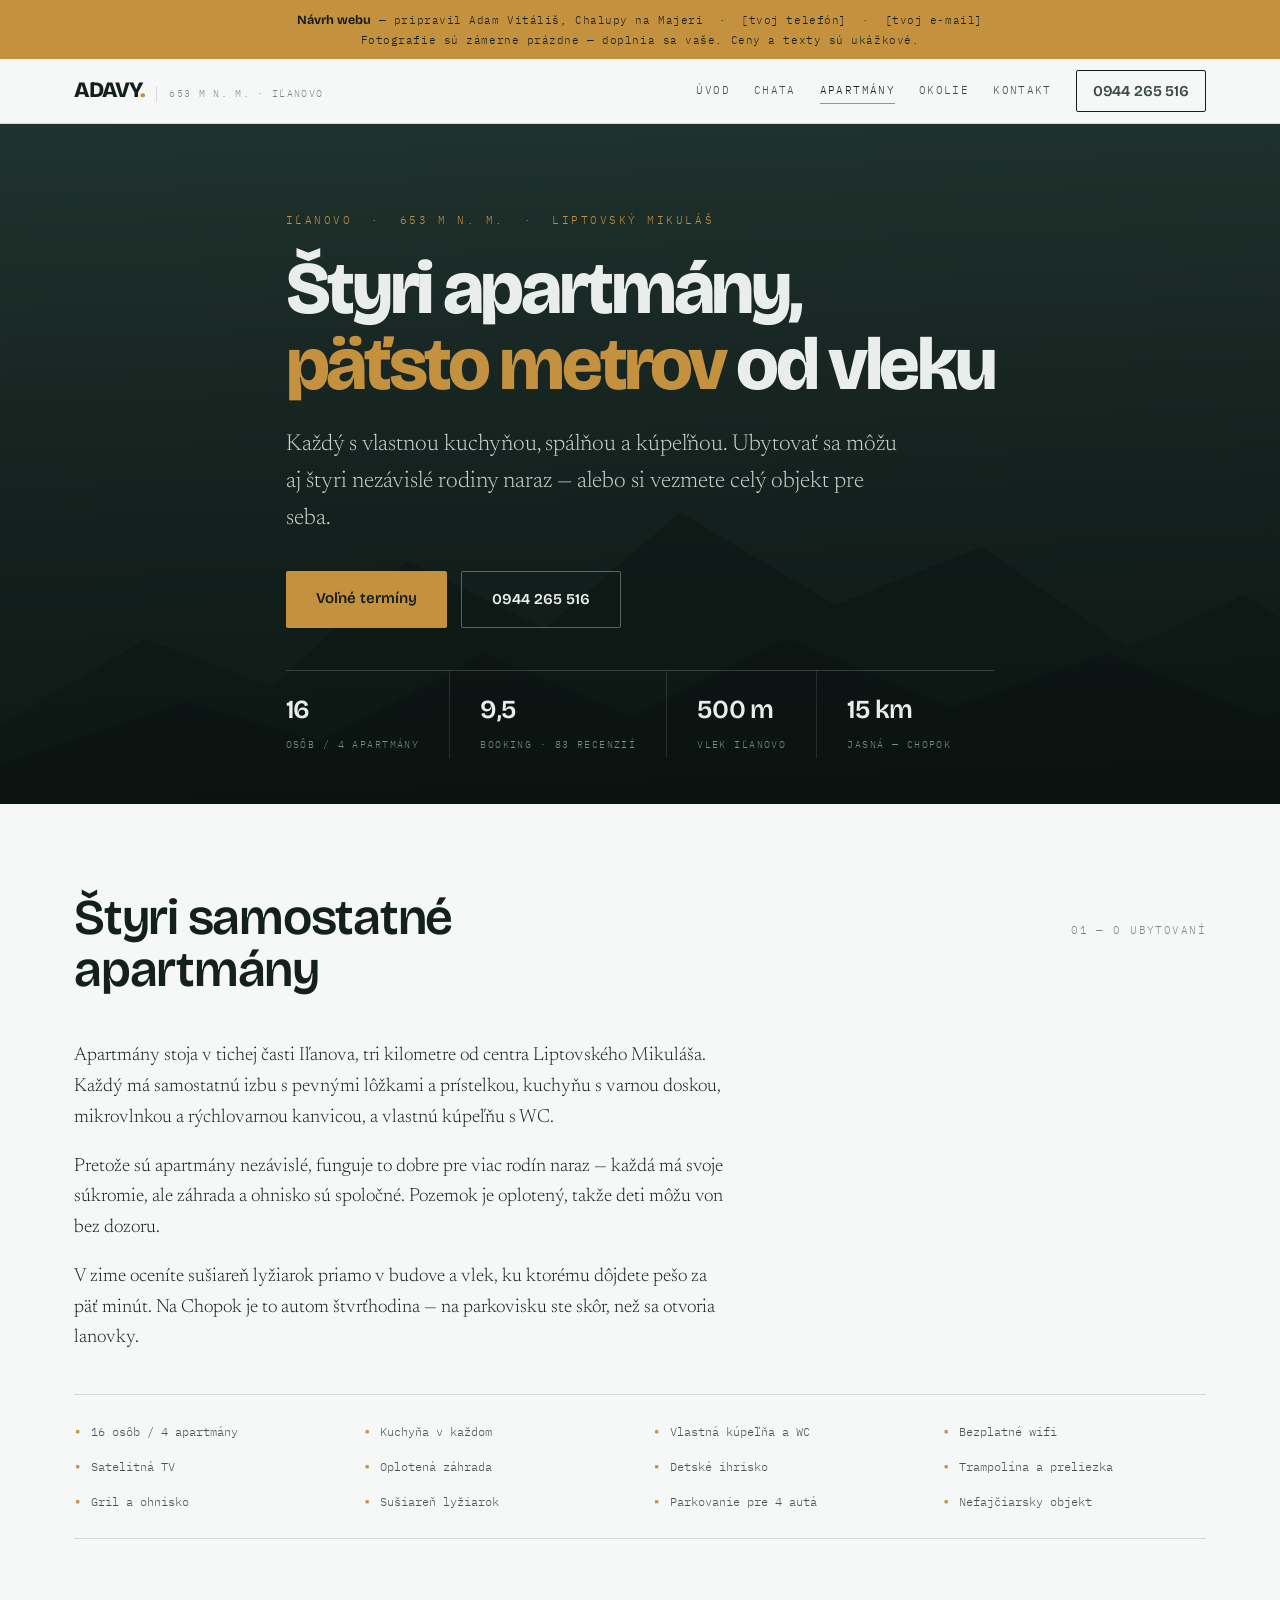
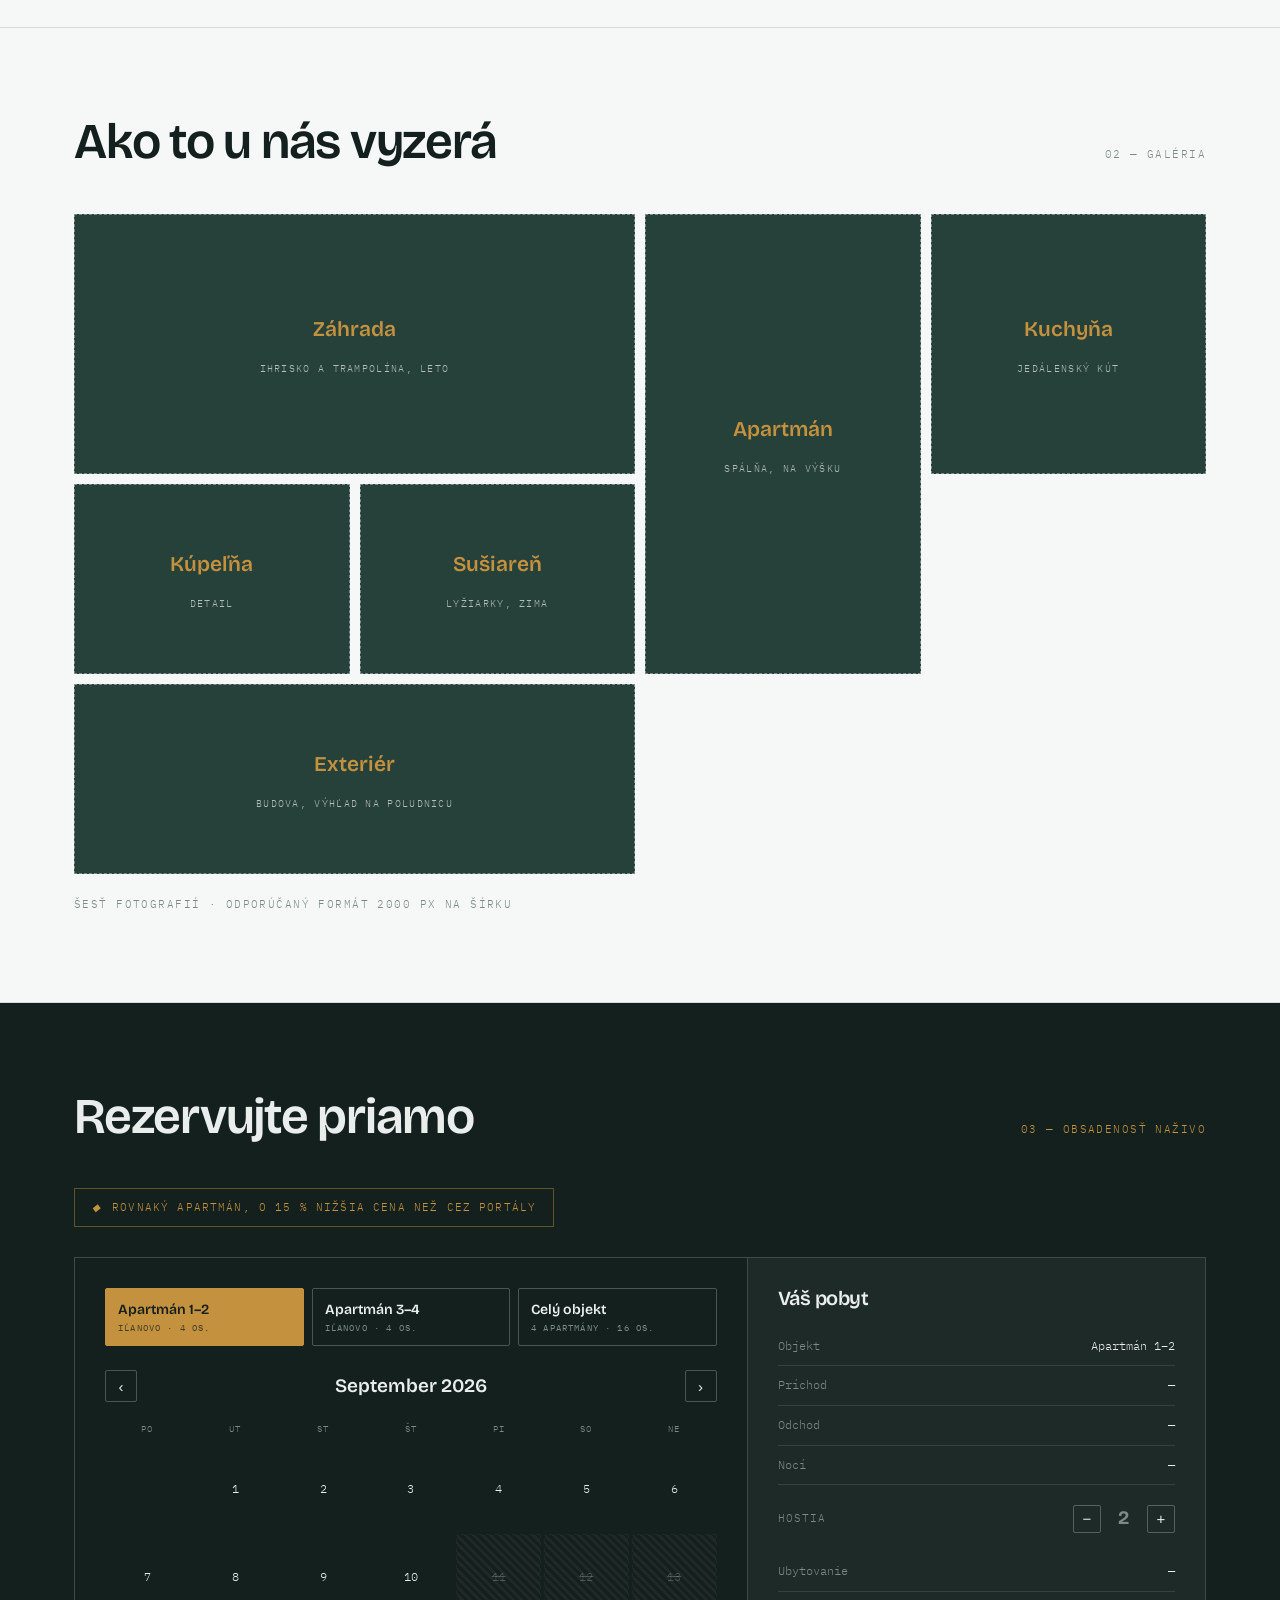
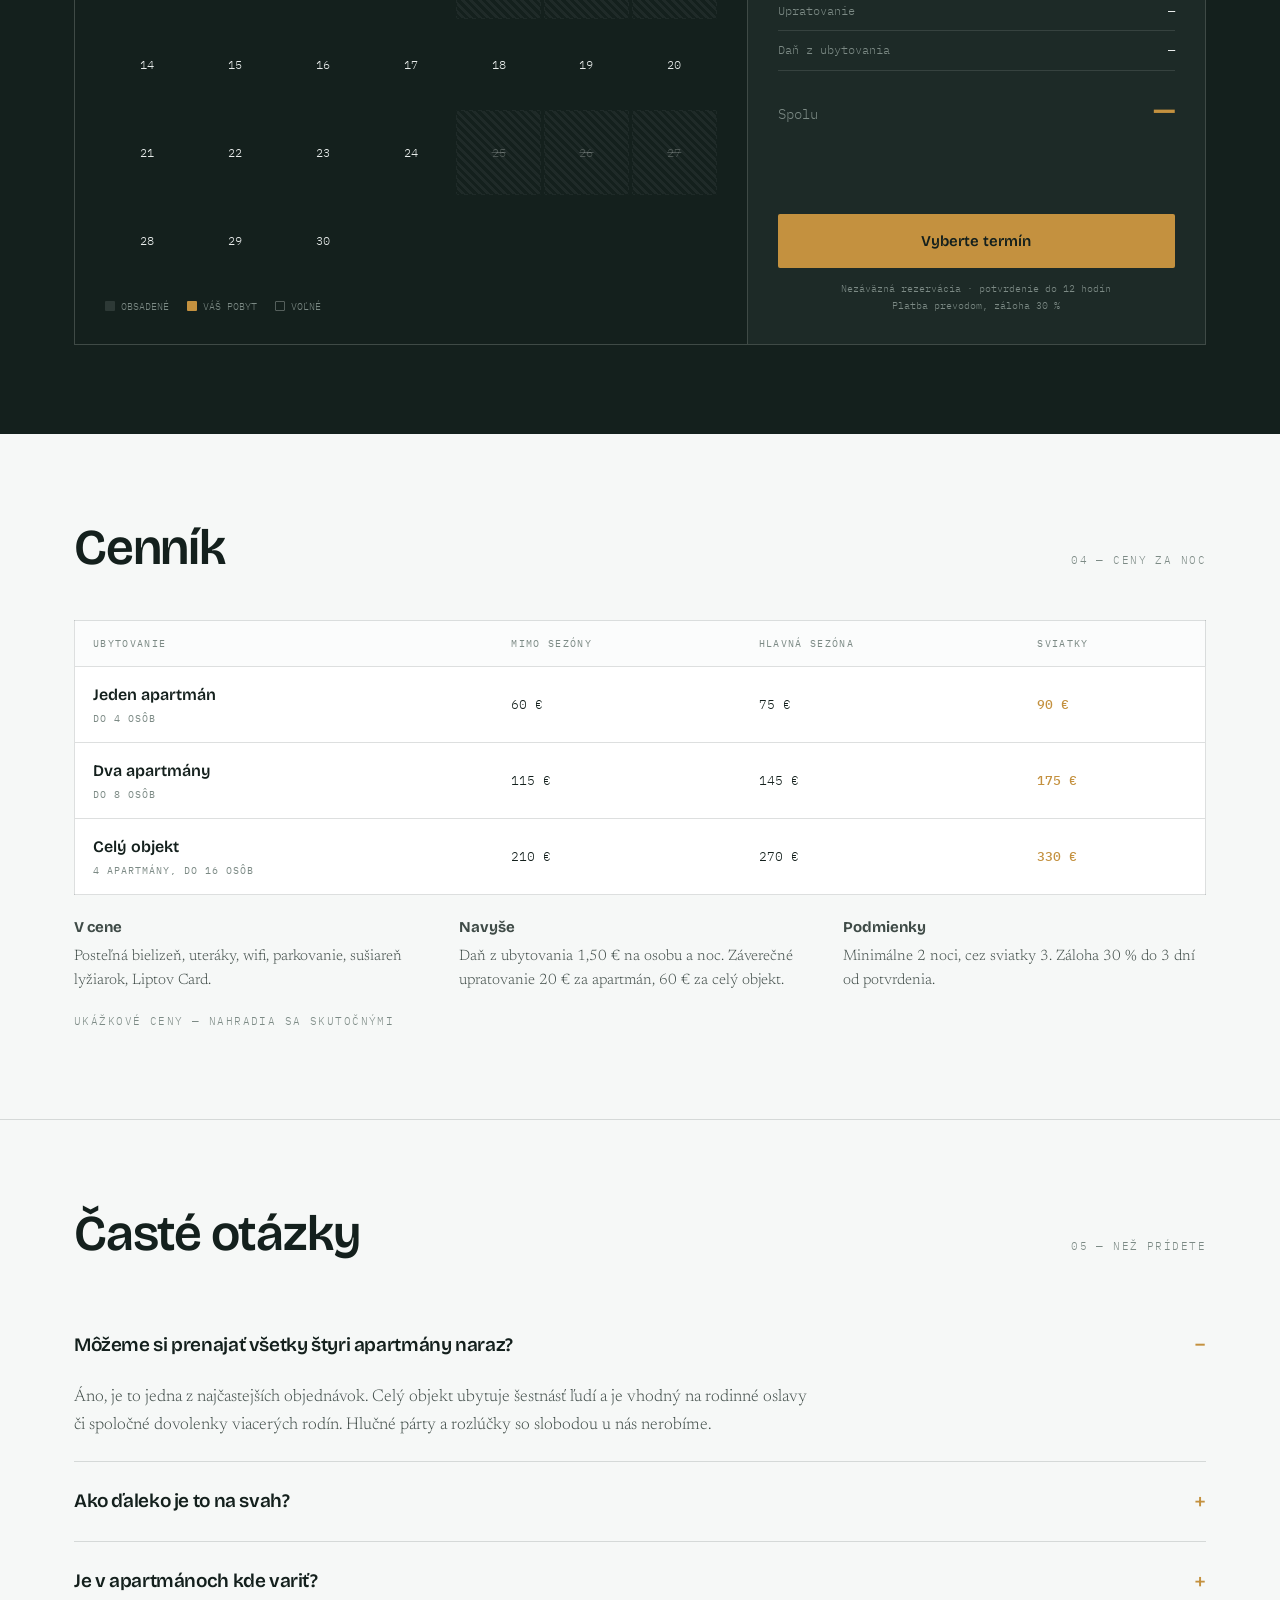
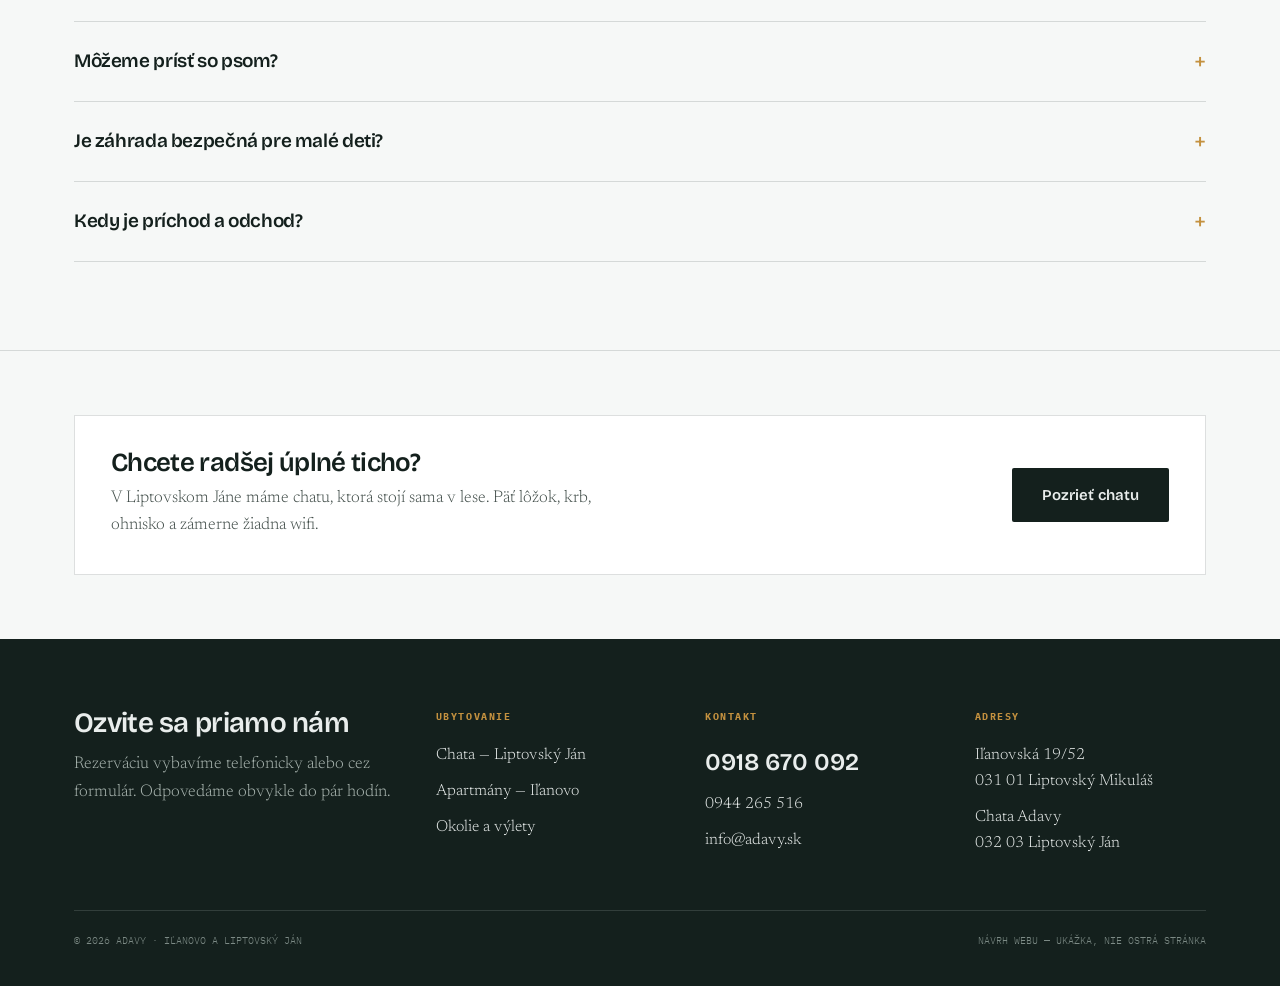
==== apartmany-ilanovo/index.html @ ebac578f "Add files via upload" ====
<!DOCTYPE html>
<html lang="sk">
<head>
<meta charset="utf-8">
<meta name="viewport" content="width=device-width, initial-scale=1, viewport-fit=cover">
<title>Apartmány Adavy Iľanovo — 4 apartmány, 500 m od vleku | Liptov</title>
<meta name="description" content="Štyri samostatné apartmány s kuchyňou v tichom Iľanove, 3 km od Liptovského Mikuláša. Oplotená záhrada, ihrisko, sušiareň lyžiarok. Tatralandia 8 km, Jasná 15 km.">
<meta name="robots" content="noindex,nofollow">
<link rel="canonical" href="https://www.adavy.sk/apartmany-ilanovo/">
<meta property="og:title" content="Apartmány Adavy Iľanovo — 4 apartmány, 500 m od vleku">
<meta property="og:description" content="Štyri samostatné apartmány pre 16 osôb. Záhrada, ihrisko, sušiareň lyžiarok. Rezervujte priamo.">
<meta property="og:type" content="website">
<link rel="preconnect" href="https://fonts.googleapis.com">
<link rel="preconnect" href="https://fonts.gstatic.com" crossorigin>
<link href="https://fonts.googleapis.com/css2?family=Bricolage+Grotesque:opsz,wght@12..96,400;12..96,600;12..96,800&family=Newsreader:ital,opsz,wght@0,6..72,300;0,6..72,400;1,6..72,300&family=IBM+Plex+Mono:wght@400;500&display=swap" rel="stylesheet">
<link rel="stylesheet" href="../style.css">
<script type="application/ld+json">
{
  "@context":"https://schema.org",
  "@type":"LodgingBusiness",
  "name":"Apartmány Adavy",
  "description":"Štyri samostatné apartmány pre 16 osôb v Iľanove, 500 m od lyžiarskeho vleku a 3 km od centra Liptovského Mikuláša.",
  "url":"https://www.adavy.sk/apartmany-ilanovo/",
  "telephone":"+421944265516",
  "email":"info@adavy.sk",
  "priceRange":"60–90 €",
  "petsAllowed":false,
  "address":{"@type":"PostalAddress","streetAddress":"Iľanovská 19/52",
    "addressLocality":"Liptovský Mikuláš","postalCode":"031 01",
    "addressRegion":"Žilinský kraj","addressCountry":"SK"},
  "amenityFeature":[
    {"@type":"LocationFeatureSpecification","name":"Bezplatné wifi","value":true},
    {"@type":"LocationFeatureSpecification","name":"Kuchyňa v každom apartmáne","value":true},
    {"@type":"LocationFeatureSpecification","name":"Detské ihrisko","value":true},
    {"@type":"LocationFeatureSpecification","name":"Sušiareň lyžiarok","value":true},
    {"@type":"LocationFeatureSpecification","name":"Bezplatné parkovanie","value":true}
  ]
}
</script>
</head>
<body>

<a class="skip" href="#obsah">Preskočiť na obsah</a>

<div class="draftbar">
  <b>Návrh webu</b> — pripravil Adam Vitáliš, Chalupy na Majeri &nbsp;·&nbsp;
  [tvoj telefón] &nbsp;·&nbsp; [tvoj e-mail]<br>
  Fotografie sú zámerne prázdne — doplnia sa vaše. Ceny a texty sú ukážkové.
</div>

<nav class="nav">
  <div class="nav-in">
    <a href="../" class="brand"><span class="logo">ADAVY<span>.</span></span>
      <span class="alt-badge">653 m n. m. · Iľanovo</span></a>
    <div class="nav-links">
      <a href="../">Úvod</a>
      <a href="../chata-liptovsky-jan/">Chata</a>
      <a href="../apartmany-ilanovo/" aria-current="page">Apartmány</a>
      <a href="../okolie/">Okolie</a>
      <a href="../kontakt/">Kontakt</a>
      <a href="tel:+421944265516" class="nav-tel">0944 265 516</a>
    </div>
  </div>
</nav>

<main id="obsah">

<header class="hero hero-page">
  <div class="hero-bg"></div>
  <svg class="ridge" viewBox="0 0 1400 420" preserveAspectRatio="none" aria-hidden="true">
    <path d="M0 340 L150 250 L280 300 L420 170 L560 240 L700 120 L860 215 L1010 155 L1160 260 L1280 205 L1400 280 L1400 420 L0 420 Z" fill="#0B1512" opacity=".85"/>
    <path d="M0 380 L190 315 L330 355 L500 265 L650 330 L810 250 L980 320 L1140 265 L1300 330 L1400 300 L1400 420 L0 420 Z" fill="#080F0D"/>
  </svg>
  <div class="wrap">
    <div class="eyebrow">Iľanovo &nbsp;·&nbsp; 653 m n. m. &nbsp;·&nbsp; Liptovský Mikuláš</div>
    <h1>Štyri apartmány,<br><em>päťsto metrov</em> od vleku</h1>
    <p class="lede">Každý s vlastnou kuchyňou, spálňou a kúpeľňou. Ubytovať sa môžu aj štyri nezávislé rodiny naraz — alebo si vezmete celý objekt pre seba.</p>
    <div class="hero-cta">
      <a href="#rezervacia" class="btn btn-primary">Voľné termíny</a>
      <a href="tel:+421944265516" class="btn btn-ghost">0944 265 516</a>
    </div>
    <div class="hero-meta">
      <div><b>16</b><span>osôb / 4 apartmány</span></div>
      <div><b>9,5</b><span>Booking · 83 recenzií</span></div>
      <div><b>500 m</b><span>vlek Iľanovo</span></div>
      <div><b>15 km</b><span>Jasná — Chopok</span></div>
    </div>
  </div>
</header>

<section>
  <div class="wrap">
    <div class="sec-head">
      <h2>Štyri samostatné apartmány</h2>
      <div class="mono">01 — O ubytovaní</div>
    </div>
    <div class="prose">
      <p>Apartmány stoja v tichej časti Iľanova, tri kilometre od centra Liptovského Mikuláša. Každý má samostatnú izbu s pevnými lôžkami a prístelkou, kuchyňu s varnou doskou, mikrovlnkou a rýchlovarnou kanvicou, a vlastnú kúpeľňu s WC.</p>
      <p>Pretože sú apartmány nezávislé, funguje to dobre pre viac rodín naraz — každá má svoje súkromie, ale záhrada a ohnisko sú spoločné. Pozemok je oplotený, takže deti môžu von bez dozoru.</p>
      <p>V zime oceníte sušiareň lyžiarok priamo v budove a vlek, ku ktorému dôjdete pešo za päť minút. Na Chopok je to autom štvrťhodina — na parkovisku ste skôr, než sa otvoria lanovky.</p>
    </div>
    <div class="facts" style="margin-top:40px">
      <div><i>▪</i>16 osôb / 4 apartmány</div>
      <div><i>▪</i>Kuchyňa v každom</div>
      <div><i>▪</i>Vlastná kúpeľňa a WC</div>
      <div><i>▪</i>Bezplatné wifi</div>
      <div><i>▪</i>Satelitná TV</div>
      <div><i>▪</i>Oplotená záhrada</div>
      <div><i>▪</i>Detské ihrisko</div>
      <div><i>▪</i>Trampolína a preliezka</div>
      <div><i>▪</i>Gril a ohnisko</div>
      <div><i>▪</i>Sušiareň lyžiarok</div>
      <div><i>▪</i>Parkovanie pre 4 autá</div>
      <div><i>▪</i>Nefajčiarsky objekt</div>
    </div>
  </div>
</section>

<section>
  <div class="wrap">
    <div class="sec-head">
      <h2>Ako to u nás vyzerá</h2>
      <div class="mono">02 — Galéria</div>
    </div>
    <div class="gal">
      <div class="ph g-wide" style="min-height:260px"><b>Záhrada</b>ihrisko a trampolína, leto</div>
      <div class="ph g-tall"><b>Apartmán</b>spálňa, na výšku</div>
      <div class="ph"><b>Kuchyňa</b>jedálenský kút</div>
      <div class="ph"><b>Kúpeľňa</b>detail</div>
      <div class="ph"><b>Sušiareň</b>lyžiarky, zima</div>
      <div class="ph g-wide"><b>Exteriér</b>budova, výhľad na Poludnicu</div>
    </div>
    <p class="mono" style="margin-top:22px;color:var(--kamen)">Šesť fotografií · odporúčaný formát 2000 px na šírku</p>
  </div>
</section>

<section class="book-sec" id="rezervacia">
  <div class="wrap">
    <div class="sec-head">
      <h2>Rezervujte priamo</h2>
      <div class="mono">03 — Obsadenosť naživo</div>
    </div>
    <div class="nokom"><i>◆</i> Rovnaký apartmán, o 15 % nižšia cena než cez portály</div>
    <div id="booker" data-units="apartmany"></div>
  </div>
</section>

<section id="cennik">
  <div class="wrap">
    <div class="sec-head">
      <h2>Cenník</h2>
      <div class="mono">04 — Ceny za noc</div>
    </div>
    <table class="cen">
      <thead><tr><th>Ubytovanie</th><th>Mimo sezóny</th><th>Hlavná sezóna</th><th>Sviatky</th></tr></thead>
      <tbody>
        <tr><td>Jeden apartmán<span class="sub">do 4 osôb</span></td><td>60 €</td><td>75 €</td><td class="hi">90 €</td></tr>
        <tr><td>Dva apartmány<span class="sub">do 8 osôb</span></td><td>115 €</td><td>145 €</td><td class="hi">175 €</td></tr>
        <tr><td>Celý objekt<span class="sub">4 apartmány, do 16 osôb</span></td><td>210 €</td><td>270 €</td><td class="hi">330 €</td></tr>
      </tbody>
    </table>
    <div class="cen-note">
      <div><b>V cene</b>Posteľná bielizeň, uteráky, wifi, parkovanie, sušiareň lyžiarok, Liptov Card.</div>
      <div><b>Navyše</b>Daň z ubytovania 1,50 € na osobu a noc. Záverečné upratovanie 20 € za apartmán, 60 € za celý objekt.</div>
      <div><b>Podmienky</b>Minimálne 2 noci, cez sviatky 3. Záloha 30 % do 3 dní od potvrdenia.</div>
    </div>
    <p class="mono" style="margin-top:20px;color:var(--kamen)">Ukážkové ceny — nahradia sa skutočnými</p>
  </div>
</section>

<section>
  <div class="wrap">
    <div class="sec-head">
      <h2>Časté otázky</h2>
      <div class="mono">05 — Než prídete</div>
    </div>
    <div class="faq">
      <details open><summary>Môžeme si prenajať všetky štyri apartmány naraz?</summary>
        <p>Áno, je to jedna z najčastejších objednávok. Celý objekt ubytuje šestnásť ľudí a je vhodný na rodinné oslavy či spoločné dovolenky viacerých rodín. Hlučné párty a rozlúčky so slobodou u nás nerobíme.</p></details>
      <details><summary>Ako ďaleko je to na svah?</summary>
        <p>K vleku Iľanovo je to päťsto metrov, prejdete pešo. Ski centrum Opalisko v Závažnej Porube je kilometer, Žiarce päť kilometrov a Jasná — Chopok pätnásť kilometrov autom.</p></details>
      <details><summary>Je v apartmánoch kde variť?</summary>
        <p>Áno, každý apartmán má vlastnú kuchyňu s elektrickou varnou doskou, mikrovlnkou, chladničkou a rýchlovarnou kanvicou. Obchod s potravinami je dvesto metrov.</p></details>
      <details><summary>Môžeme prísť so psom?</summary>
        <p>Bohužiaľ nie. Máme hostí s alergiami a nevieme to zaručiť inak.</p></details>
      <details><summary>Je záhrada bezpečná pre malé deti?</summary>
        <p>Pozemok je celý oplotený, takže deti môžu von bez toho, aby ste ich museli strážiť pri ceste. K dispozícii je ihrisko, trampolína, preliezka, šmýkačka a hojdačka. Detskú stoličku aj postieľku pripravíme na požiadanie.</p></details>
      <details><summary>Kedy je príchod a odchod?</summary>
        <p>Ubytovať sa môžete od 15.00, najneskôr do 20.00. Odchod do 10.00. Ak potrebujete iný čas, stačí napísať vopred a dohodneme sa.</p></details>
    </div>
  </div>
</section>

<section class="tight last">
  <div class="wrap">
    <div class="cross">
      <div>
        <h3>Chcete radšej úplné ticho?</h3>
        <p>V Liptovskom Jáne máme chatu, ktorá stojí sama v lese. Päť lôžok, krb, ohnisko a zámerne žiadna wifi.</p>
      </div>
      <a href="../chata-liptovsky-jan/" class="btn btn-dark">Pozrieť chatu</a>
    </div>
  </div>
</section>

</main>

<footer>
  <div class="wrap">
    <div class="foot">
      <div>
        <h3>Ozvite sa priamo nám</h3>
        <p>Rezerváciu vybavíme telefonicky alebo cez formulár. Odpovedáme obvykle do pár hodín.</p>
      </div>
      <div>
        <h5>Ubytovanie</h5>
        <a href="../chata-liptovsky-jan/">Chata — Liptovský Ján</a>
        <a href="../apartmany-ilanovo/">Apartmány — Iľanovo</a>
        <a href="../okolie/">Okolie a výlety</a>
      </div>
      <div>
        <h5>Kontakt</h5>
        <a href="tel:+421918670092" class="tel">0918 670 092</a>
        <a href="tel:+421944265516">0944 265 516</a>
        <a href="mailto:info@adavy.sk">info@adavy.sk</a>
      </div>
      <div>
        <h5>Adresy</h5>
        <a href="../kontakt/">Iľanovská 19/52<br>031 01 Liptovský Mikuláš</a>
        <a href="../kontakt/">Chata Adavy<br>032 03 Liptovský Ján</a>
      </div>
    </div>
    <div class="legal">
      <span>© 2026 Adavy · Iľanovo a Liptovský Ján</span>
      <span>Návrh webu — ukážka, nie ostrá stránka</span>
    </div>
  </div>
</footer>

<div class="sticky">
  <a href="tel:+421944265516" style="background:var(--drevo);color:var(--noc)">Zavolať</a>
  <a href="#rezervacia" style="border:1px solid rgba(233,237,236,.35);color:var(--sneh)">Voľné termíny</a>
</div>

<script src="../rezervacia.js"></script>
</body>
</html>
---- style.css ----
/* ==========================================================
   ADAVY — spoločné štýly
   Farby: smrek / sneh / drevo (ochra) / prameň (modrá)
   Písmo: Bricolage Grotesque · Newsreader · IBM Plex Mono
   ========================================================== */

:root{
  --noc:#14201D; --smrek:#26403A; --sneh:#E9EDEC; --papier:#F6F8F7;
  --pramen:#2F7D95; --drevo:#C4913F; --kamen:#7C8A85; --linka:rgba(20,32,29,.14);
  --disp:'Bricolage Grotesque',system-ui,sans-serif;
  --body:'Newsreader',Georgia,serif;
  --mono:'IBM Plex Mono',ui-monospace,monospace;
}
*{box-sizing:border-box;margin:0;padding:0}
html{scroll-behavior:smooth;scroll-padding-top:100px}
@media (prefers-reduced-motion:reduce){html{scroll-behavior:auto}*{animation:none!important;transition:none!important}}
body{background:var(--papier);color:var(--noc);font-family:var(--body);font-size:17px;
  line-height:1.62;font-weight:300;-webkit-font-smoothing:antialiased;overflow-x:hidden}
h1,h2,h3,h4{font-family:var(--disp);font-weight:600;line-height:1.03;letter-spacing:-.025em}
a{color:inherit}
img{max-width:100%;display:block}
.wrap{max-width:1180px;margin:0 auto;padding:0 24px}
.mono{font-family:var(--mono);font-size:11px;letter-spacing:.13em;text-transform:uppercase}
:focus-visible{outline:2px solid var(--drevo);outline-offset:3px}
.skip{position:absolute;left:-9999px}
.skip:focus{left:24px;top:10px;z-index:200;background:var(--drevo);color:var(--noc);
  padding:10px 18px;font-family:var(--disp);font-weight:600;border-radius:2px}

/* ---------- Pracovná lišta (pred spustením zmazať) ---------- */
.draftbar{background:var(--drevo);color:var(--noc);font-family:var(--mono);font-size:11px;
  letter-spacing:.05em;padding:9px 24px;text-align:center;line-height:1.75;position:relative;z-index:100}
.draftbar b{font-family:var(--disp);font-size:12.5px;letter-spacing:0}

/* ---------- Hlavička ---------- */
.nav{position:sticky;top:0;z-index:70;background:rgba(246,248,247,.94);
  backdrop-filter:blur(12px);border-bottom:1px solid var(--linka)}
.nav-in{max-width:1180px;margin:0 auto;padding:0 24px;height:64px;
  display:flex;align-items:center;justify-content:space-between;gap:20px}
.brand{display:flex;align-items:baseline;gap:12px;text-decoration:none}
.logo{font-family:var(--disp);font-weight:800;font-size:22px;letter-spacing:-.05em}
.logo span{color:var(--drevo)}
.alt-badge{font-family:var(--mono);font-size:9.5px;letter-spacing:.14em;color:var(--kamen);
  text-transform:uppercase;border-left:1px solid var(--linka);padding-left:12px}
.nav-links{display:flex;gap:24px;align-items:center}
.nav-links a{font-family:var(--mono);font-size:10.5px;letter-spacing:.13em;text-transform:uppercase;
  text-decoration:none;color:#3D4945;transition:color .18s;padding:4px 0;border-bottom:1px solid transparent}
.nav-links a:hover{color:var(--drevo)}
.nav-links a[aria-current="page"]{color:var(--noc);border-bottom-color:var(--drevo)}
.nav-tel{font-family:var(--disp)!important;font-size:15px!important;font-weight:600;
  letter-spacing:-.01em!important;text-transform:none!important;
  border:1px solid var(--noc)!important;padding:8px 16px!important;border-radius:2px}
.nav-tel:hover{background:var(--noc);color:var(--sneh)!important}
@media(max-width:980px){.nav-links a:not(.nav-tel){display:none}.alt-badge{display:none}}

/* ---------- Tlačidlá ---------- */
.btn{display:inline-block;font-family:var(--disp);font-weight:600;font-size:15px;padding:15px 30px;
  border-radius:2px;text-decoration:none;transition:transform .18s,background .18s;border:0;cursor:pointer}
.btn-primary{background:var(--drevo);color:var(--noc)}
.btn-primary:hover{transform:translateY(-2px);background:#D9A54D}
.btn-ghost{border:1px solid rgba(233,237,236,.35);color:var(--sneh)}
.btn-ghost:hover{background:rgba(233,237,236,.09)}
.btn-dark{background:var(--noc);color:var(--sneh)}
.btn-dark:hover{background:var(--smrek);transform:translateY(-2px)}

/* ---------- Hero ---------- */
.hero{position:relative;overflow:hidden;display:flex;flex-direction:column;justify-content:flex-end}
.hero-home{min-height:82vh;padding:100px 0 52px}
.hero-page{min-height:56vh;padding:88px 0 46px}
.hero-bg{position:absolute;inset:0;background:linear-gradient(178deg,#20332E,#14201D 55%,#0E1815)}
.ridge{position:absolute;left:0;right:0;bottom:0;height:60%;opacity:.5}
.hero .wrap{position:relative;z-index:2;color:var(--sneh)}
.eyebrow{font-family:var(--mono);font-size:10.5px;letter-spacing:.24em;text-transform:uppercase;
  color:var(--drevo);margin-bottom:22px}
.hero-home h1{font-size:clamp(44px,7.6vw,96px);font-weight:800;letter-spacing:-.045em;max-width:15ch}
.hero-page h1{font-size:clamp(38px,6vw,74px);font-weight:800;letter-spacing:-.045em;max-width:16ch}
.hero h1 em{font-style:normal;color:var(--drevo)}
.lede{font-size:clamp(18px,2.1vw,23px);max-width:48ch;margin-top:22px;color:#C9D3CF}
.hero-cta{margin-top:34px;display:flex;gap:14px;flex-wrap:wrap}
.hero-meta{display:flex;flex-wrap:wrap;margin-top:42px;border-top:1px solid rgba(233,237,236,.18)}
.hero-meta div{padding:18px 30px 0 0;margin-right:30px;border-right:1px solid rgba(233,237,236,.12)}
.hero-meta div:last-child{border:0;margin-right:0}
.hero-meta b{font-family:var(--disp);font-size:26px;font-weight:600;display:block;letter-spacing:-.03em}
.hero-meta span{font-family:var(--mono);font-size:9.5px;letter-spacing:.15em;
  text-transform:uppercase;color:var(--kamen)}

/* ---------- Sekcie ---------- */
section{padding:88px 0;border-bottom:1px solid var(--linka)}
section.tight{padding:64px 0}
section.last{border-bottom:0}
.sec-head{display:flex;justify-content:space-between;align-items:baseline;gap:24px;
  margin-bottom:46px;flex-wrap:wrap}
.sec-head h2{font-size:clamp(30px,4.2vw,50px);max-width:19ch}
.sec-head .mono{color:var(--kamen);white-space:nowrap}
.prose{max-width:66ch;font-size:19px}
.prose p+p{margin-top:18px}

/* ---------- Rozcestník (2 karty) ---------- */
.choose{display:grid;grid-template-columns:1fr 1fr;gap:24px}
.card{background:#fff;border:1px solid var(--linka);display:flex;flex-direction:column;
  text-decoration:none;transition:transform .2s,box-shadow .2s}
.card:hover{transform:translateY(-4px);box-shadow:0 14px 40px rgba(20,32,29,.1)}
.card .ph{min-height:280px}
.card-body{padding:32px 30px 34px;display:flex;flex-direction:column;flex:1}
.card-alt{font-family:var(--mono);font-size:10px;letter-spacing:.16em;color:var(--pramen);
  text-transform:uppercase;margin-bottom:12px}
.card h3{font-size:32px;margin-bottom:12px}
.card p{color:#3A4642;flex:1}
.card-foot{display:flex;justify-content:space-between;align-items:flex-end;gap:14px;
  margin-top:24px;padding-top:20px;border-top:1px solid var(--linka)}
.card-foot b{font-family:var(--disp);font-size:26px;font-weight:600;letter-spacing:-.03em}
.card-foot b small{font-family:var(--mono);font-size:9.5px;font-weight:400;letter-spacing:.12em;
  color:var(--kamen);text-transform:uppercase;display:block;margin-top:3px}
.card-foot em{font-style:normal;font-family:var(--disp);font-weight:600;font-size:15px;color:var(--drevo)}
@media(max-width:820px){.choose{grid-template-columns:1fr}}

/* ---------- Fotoplaceholder ---------- */
.ph{border:1px dashed rgba(233,237,236,.45);background:var(--smrek);display:flex;
  flex-direction:column;align-items:center;justify-content:center;text-align:center;
  color:rgba(233,237,236,.72);font-family:var(--mono);font-size:10px;letter-spacing:.13em;
  text-transform:uppercase;padding:24px;gap:9px;line-height:1.9}
.ph b{font-size:21px;font-family:var(--disp);letter-spacing:0;text-transform:none;
  color:var(--drevo);font-weight:600}

/* ---------- Vybavenie ---------- */
.facts{display:grid;grid-template-columns:repeat(4,1fr);gap:14px 26px;padding:26px 0;
  border-top:1px solid var(--linka);border-bottom:1px solid var(--linka)}
.facts div{font-family:var(--mono);font-size:11.5px;color:#48544F;display:flex;gap:9px;align-items:baseline}
.facts div i{font-style:normal;color:var(--drevo);font-size:13px}
@media(max-width:860px){.facts{grid-template-columns:repeat(2,1fr)}}

/* ---------- Galéria ---------- */
.gal{display:grid;grid-template-columns:repeat(4,1fr);gap:10px}
.gal .ph{min-height:190px}
.gal .g-wide{grid-column:span 2}
.gal .g-tall{grid-row:span 2}
@media(max-width:860px){.gal{grid-template-columns:repeat(2,1fr)}.gal .g-wide{grid-column:span 2}}

/* ---------- Rezervačný systém ---------- */
.book-sec{background:var(--noc);color:var(--sneh)}
.book-sec .sec-head h2{color:var(--sneh)}
.book-sec .sec-head .mono{color:var(--drevo)}
.nokom{display:inline-flex;align-items:center;gap:11px;border:1px solid rgba(196,145,63,.45);
  padding:10px 17px;margin-bottom:30px;font-family:var(--mono);font-size:10.5px;
  letter-spacing:.11em;text-transform:uppercase;color:var(--drevo)}
.booker{display:grid;grid-template-columns:1.25fr .85fr;border:1px solid rgba(233,237,236,.2)}
.cal-side{padding:30px;border-right:1px solid rgba(233,237,236,.2)}
.sum-side{padding:30px;background:rgba(233,237,236,.045);display:flex;flex-direction:column}
.unit-pick{display:flex;gap:8px;margin-bottom:24px;flex-wrap:wrap}
.unit-pick button{flex:1;min-width:128px;background:transparent;color:var(--sneh);cursor:pointer;
  border:1px solid rgba(233,237,236,.25);padding:12px;font-family:var(--disp);font-size:14px;
  font-weight:600;text-align:left;transition:all .18s;border-radius:2px}
.unit-pick button span{display:block;font-family:var(--mono);font-size:9px;letter-spacing:.13em;
  color:var(--kamen);text-transform:uppercase;margin-top:4px;font-weight:400}
.unit-pick button.sel{background:var(--drevo);color:var(--noc);border-color:var(--drevo)}
.unit-pick button.sel span{color:rgba(20,32,29,.72)}
.cal-nav{display:flex;justify-content:space-between;align-items:center;margin-bottom:15px}
.cal-nav strong{font-family:var(--disp);font-size:19px;font-weight:600}
.cal-nav button{background:transparent;border:1px solid rgba(233,237,236,.25);color:var(--sneh);
  width:32px;height:32px;cursor:pointer;font-size:15px;border-radius:2px;line-height:1}
.cal-nav button:hover{background:rgba(233,237,236,.1)}
.dow{display:grid;grid-template-columns:repeat(7,1fr);gap:3px;margin-bottom:5px}
.dow div{text-align:center;font-family:var(--mono);font-size:9px;letter-spacing:.1em;
  color:var(--kamen);text-transform:uppercase;padding:5px 0}
.cal-grid{display:grid;grid-template-columns:repeat(7,1fr);gap:3px}
.day{aspect-ratio:1;display:flex;align-items:center;justify-content:center;font-family:var(--mono);
  font-size:12px;cursor:pointer;border:1px solid transparent;border-radius:2px;transition:all .12s}
.day.free:hover{border-color:var(--drevo)}
.day.busy{color:rgba(233,237,236,.24);text-decoration:line-through;cursor:not-allowed;
  background:repeating-linear-gradient(45deg,transparent,transparent 3px,rgba(233,237,236,.05) 3px,rgba(233,237,236,.05) 6px)}
.day.pad{cursor:default}
.day.sel-edge{background:var(--drevo);color:var(--noc);font-weight:500}
.day.in-range{background:rgba(196,145,63,.22)}
.legend{display:flex;gap:18px;margin-top:16px;font-family:var(--mono);font-size:9.5px;
  color:var(--kamen);text-transform:uppercase;flex-wrap:wrap}
.legend i{display:inline-block;width:10px;height:10px;margin-right:6px;vertical-align:-1px;border-radius:1px}
.sum-side h4{font-size:20px;margin-bottom:18px}
.row{display:flex;justify-content:space-between;gap:12px;padding:10px 0;
  border-bottom:1px solid rgba(233,237,236,.12);font-family:var(--mono);font-size:11.5px}
.row span:first-child{color:var(--kamen)}
.row.tot{border-bottom:0;padding-top:16px;font-size:14px;align-items:baseline}
.row.tot span:last-child{font-family:var(--disp);font-size:29px;font-weight:600;
  letter-spacing:-.03em;color:var(--drevo)}
.guests{display:flex;align-items:center;justify-content:space-between;margin:18px 0;
  font-family:var(--mono);font-size:11px;letter-spacing:.1em;text-transform:uppercase;color:var(--kamen)}
.stepper{display:flex;align-items:center;gap:12px}
.stepper button{width:28px;height:28px;background:transparent;border:1px solid rgba(233,237,236,.28);
  color:var(--sneh);cursor:pointer;border-radius:2px;font-size:15px;line-height:1}
.stepper b{font-family:var(--disp);font-size:19px;min-width:22px;text-align:center}
.sum-side .btn{margin-top:auto;text-align:center;width:100%}
.hint{font-family:var(--mono);font-size:9.5px;color:var(--kamen);margin-top:12px;
  text-align:center;line-height:1.8}
@media(max-width:860px){.booker{grid-template-columns:1fr}
  .cal-side{border-right:0;border-bottom:1px solid rgba(233,237,236,.2)}}

/* ---------- Cenník ---------- */
.cen{width:100%;border-collapse:collapse;background:#fff;border:1px solid var(--linka)}
.cen th,.cen td{padding:15px 18px;text-align:left;border-bottom:1px solid var(--linka)}
.cen th{font-family:var(--mono);font-size:9.5px;letter-spacing:.14em;text-transform:uppercase;
  color:var(--kamen);font-weight:400;background:#FBFCFC}
.cen td{font-family:var(--mono);font-size:13px}
.cen td:first-child{font-family:var(--disp);font-size:16px;font-weight:600}
.cen tr:last-child td{border-bottom:0}
.cen .hi{color:var(--drevo);font-weight:500}
.cen .sub{font-family:var(--mono);font-size:10px;letter-spacing:.1em;color:var(--kamen);
  text-transform:uppercase;font-weight:400;display:block;margin-top:3px}
.cen-note{margin-top:20px;display:grid;grid-template-columns:repeat(3,1fr);gap:22px}
.cen-note div{font-size:15px;color:#3F4B47}
.cen-note b{font-family:var(--disp);display:block;margin-bottom:5px;font-size:15px}
@media(max-width:760px){.cen th:nth-child(3),.cen td:nth-child(3){display:none}
  .cen-note{grid-template-columns:1fr}}

/* ---------- Okolie ---------- */
.okolie{display:grid;grid-template-columns:repeat(4,1fr);gap:1px;background:var(--linka);
  border:1px solid var(--linka)}
.ok{background:var(--papier);padding:26px 22px}
.ok b{font-family:var(--disp);font-size:31px;font-weight:600;letter-spacing:-.035em;
  display:block;color:var(--pramen)}
.ok em{font-style:normal;font-family:var(--mono);font-size:9.5px;letter-spacing:.13em;
  text-transform:uppercase;color:var(--kamen);display:block;margin:5px 0 10px}
.ok p{font-size:15px;color:#3F4B47;line-height:1.55}
@media(max-width:860px){.okolie{grid-template-columns:repeat(2,1fr)}}
@media(max-width:480px){.okolie{grid-template-columns:1fr}}

/* ---------- FAQ ---------- */
.faq details{border-bottom:1px solid var(--linka)}
.faq summary{cursor:pointer;padding:20px 0;font-family:var(--disp);font-size:19px;font-weight:600;
  letter-spacing:-.02em;list-style:none;display:flex;justify-content:space-between;
  align-items:center;gap:16px}
.faq summary::-webkit-details-marker{display:none}
.faq summary::after{content:"+";color:var(--drevo);font-size:24px;font-weight:400;flex-shrink:0}
.faq details[open] summary::after{content:"−"}
.faq p{padding:0 0 22px;color:#3F4B47;max-width:74ch}

/* ---------- Recenzie ---------- */
.score{display:flex;gap:44px;margin-bottom:38px;flex-wrap:wrap}
.score div b{font-family:var(--disp);font-size:44px;font-weight:600;letter-spacing:-.04em;
  display:block;line-height:1}
.score div span{font-family:var(--mono);font-size:9.5px;letter-spacing:.13em;
  text-transform:uppercase;color:var(--kamen);display:block;margin-top:7px}
.revs{display:grid;grid-template-columns:repeat(3,1fr);gap:24px}
.rev{border-left:2px solid var(--drevo);padding:4px 0 4px 22px}
.rev p{font-size:18px;font-style:italic;color:#2E3A36;line-height:1.55}
.rev cite{display:block;margin-top:13px;font-family:var(--mono);font-size:9.5px;
  letter-spacing:.13em;text-transform:uppercase;color:var(--kamen);font-style:normal}
@media(max-width:860px){.revs{grid-template-columns:1fr}}

/* ---------- Formulár ---------- */
.contact-grid{display:grid;grid-template-columns:1fr 1fr;gap:52px}
.field{margin-bottom:18px}
.field label{display:block;font-family:var(--mono);font-size:9.5px;letter-spacing:.14em;
  text-transform:uppercase;color:var(--kamen);margin-bottom:7px}
.field input,.field textarea,.field select{width:100%;padding:12px 14px;border:1px solid var(--linka);
  background:#fff;font-family:var(--body);font-size:16px;border-radius:2px;color:var(--noc)}
.field textarea{min-height:120px;resize:vertical}
.two{display:grid;grid-template-columns:1fr 1fr;gap:14px}
@media(max-width:860px){.contact-grid{grid-template-columns:1fr;gap:38px}}

/* ---------- Pásik s odkazom na druhý objekt ---------- */
.cross{background:#fff;border:1px solid var(--linka);padding:34px 36px;display:flex;
  justify-content:space-between;align-items:center;gap:28px;flex-wrap:wrap}
.cross h3{font-size:26px;margin-bottom:8px}
.cross p{color:#3F4B47;max-width:52ch}

/* ---------- Päta ---------- */
footer{background:var(--noc);color:var(--sneh);padding:70px 0 38px}
.foot{display:grid;grid-template-columns:1.4fr 1fr 1fr 1fr;gap:38px}
.foot h3{font-size:28px;margin-bottom:14px}
.foot p{color:#A9B5B0;max-width:34ch}
.foot h5{font-family:var(--mono);font-size:9.5px;letter-spacing:.16em;text-transform:uppercase;
  color:var(--drevo);margin-bottom:14px}
.foot a{display:block;text-decoration:none;padding:5px 0;font-size:16px}
.foot a:hover{color:var(--drevo)}
.tel{font-family:var(--disp)!important;font-size:24px!important;font-weight:600}
.legal{margin-top:48px;padding-top:22px;border-top:1px solid rgba(233,237,236,.14);
  font-family:var(--mono);font-size:9.5px;color:var(--kamen);display:flex;
  justify-content:space-between;gap:20px;flex-wrap:wrap;text-transform:uppercase}
@media(max-width:940px){.foot{grid-template-columns:1fr 1fr}}
@media(max-width:620px){.foot{grid-template-columns:1fr}}

/* ---------- Mobilná lišta ---------- */
.sticky{position:fixed;bottom:0;left:0;right:0;background:var(--noc);padding:11px 16px;
  display:none;gap:10px;z-index:80;border-top:1px solid rgba(196,145,63,.3)}
.sticky a{flex:1;text-align:center;font-family:var(--disp);font-weight:600;font-size:14px;
  padding:13px;text-decoration:none;border-radius:2px}
@media(max-width:900px){.sticky{display:flex}body{padding-bottom:66px}}
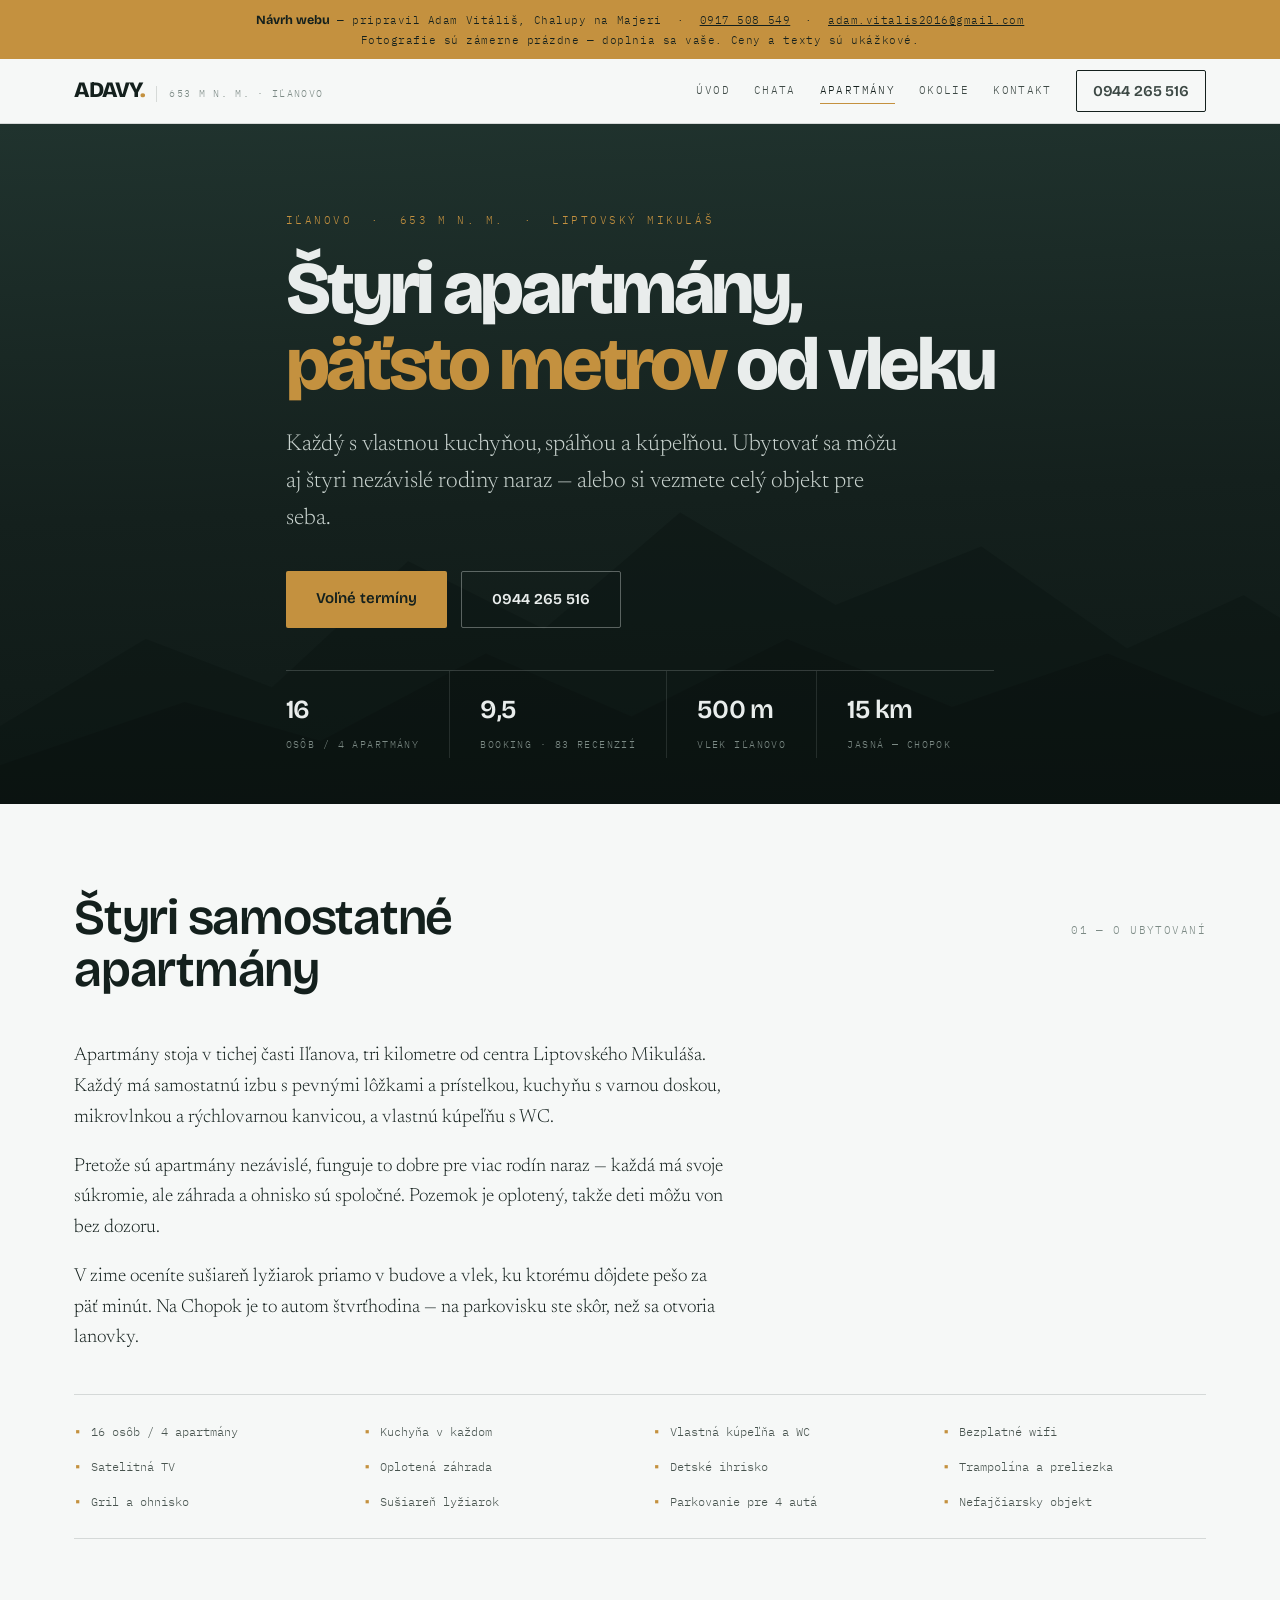
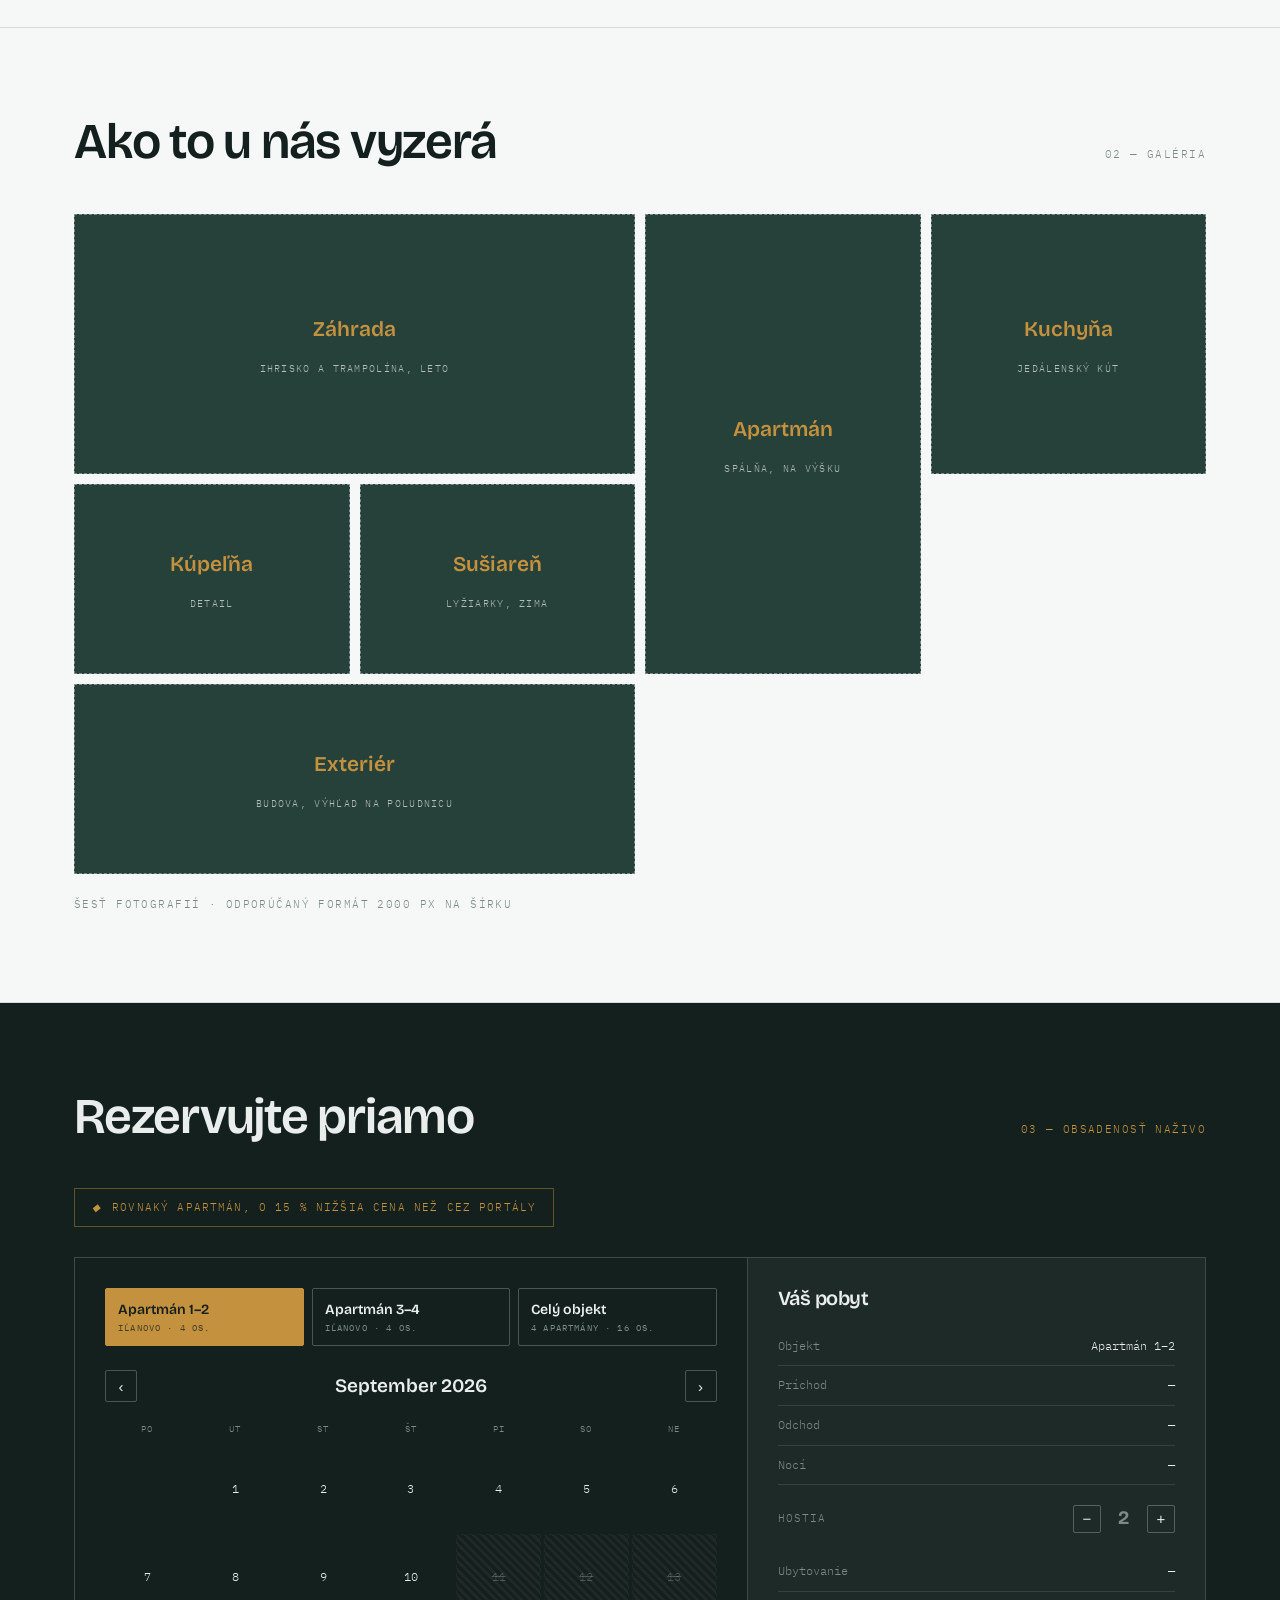
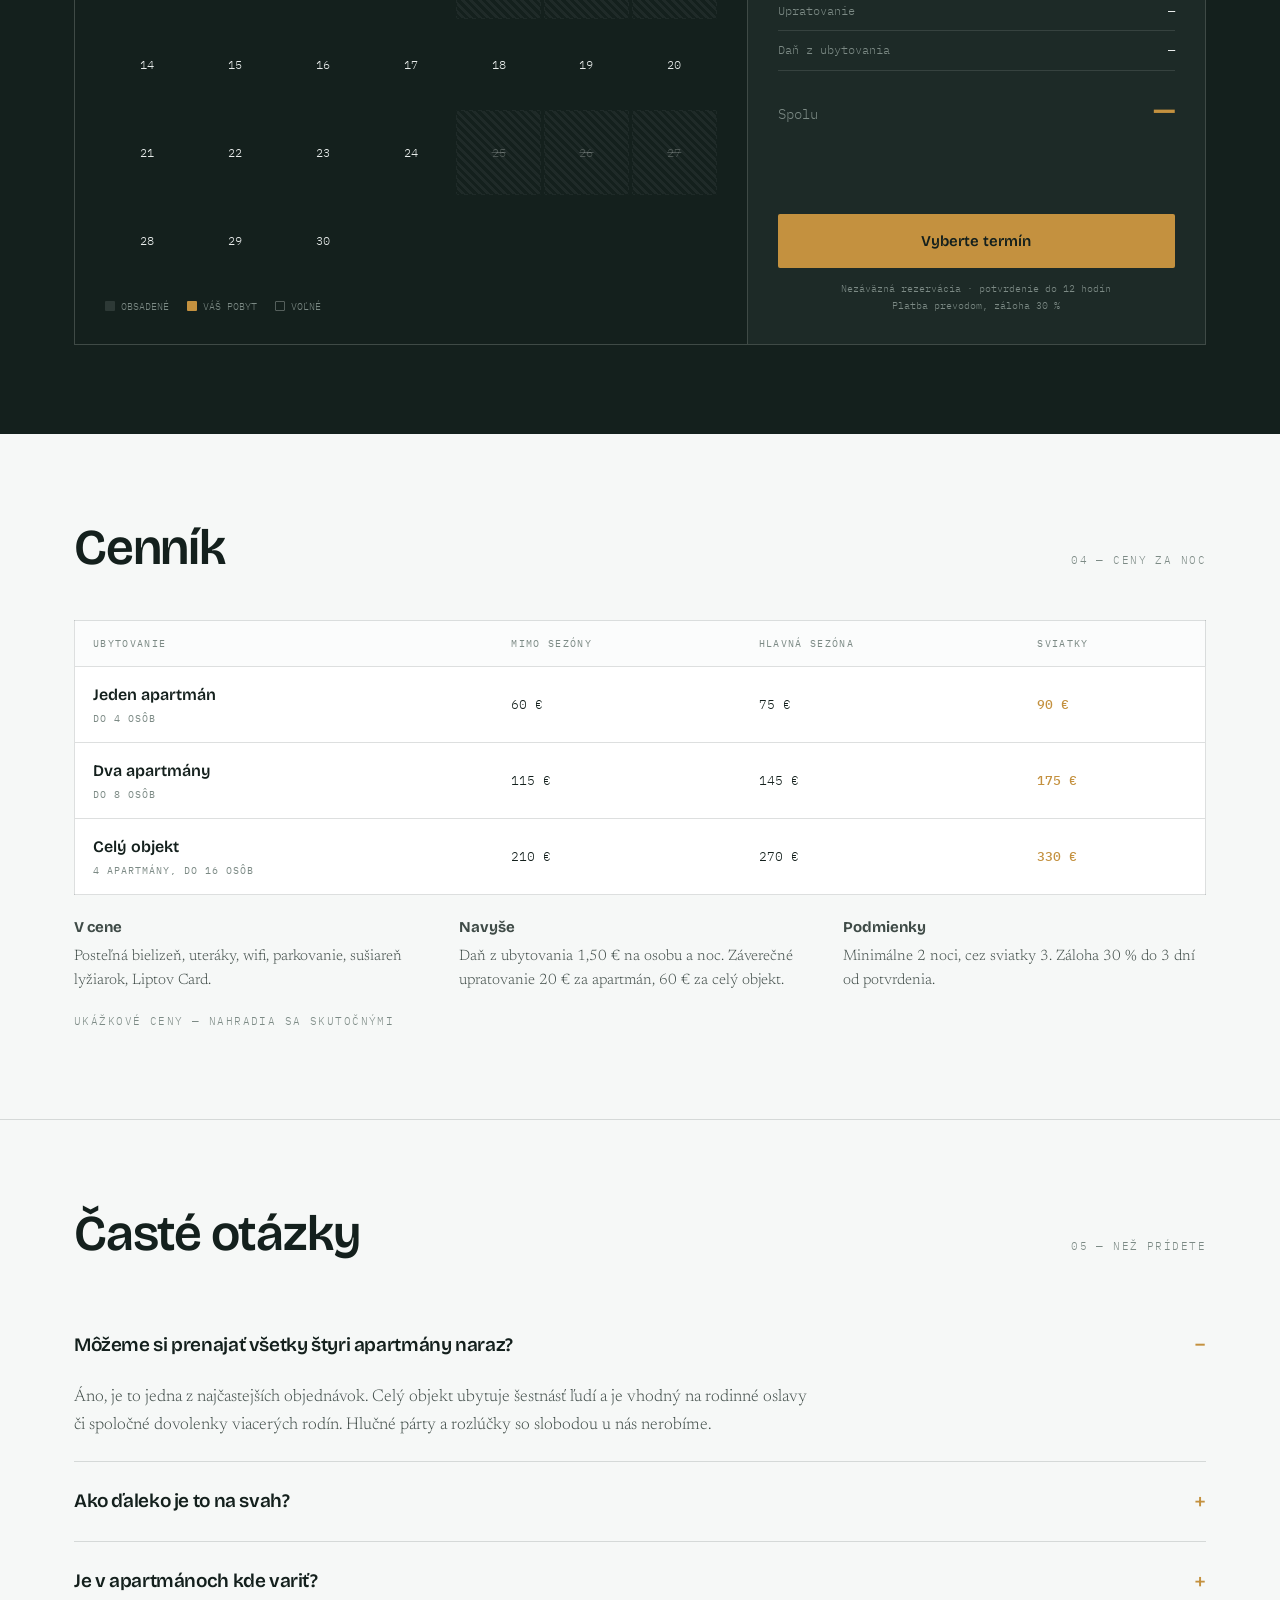
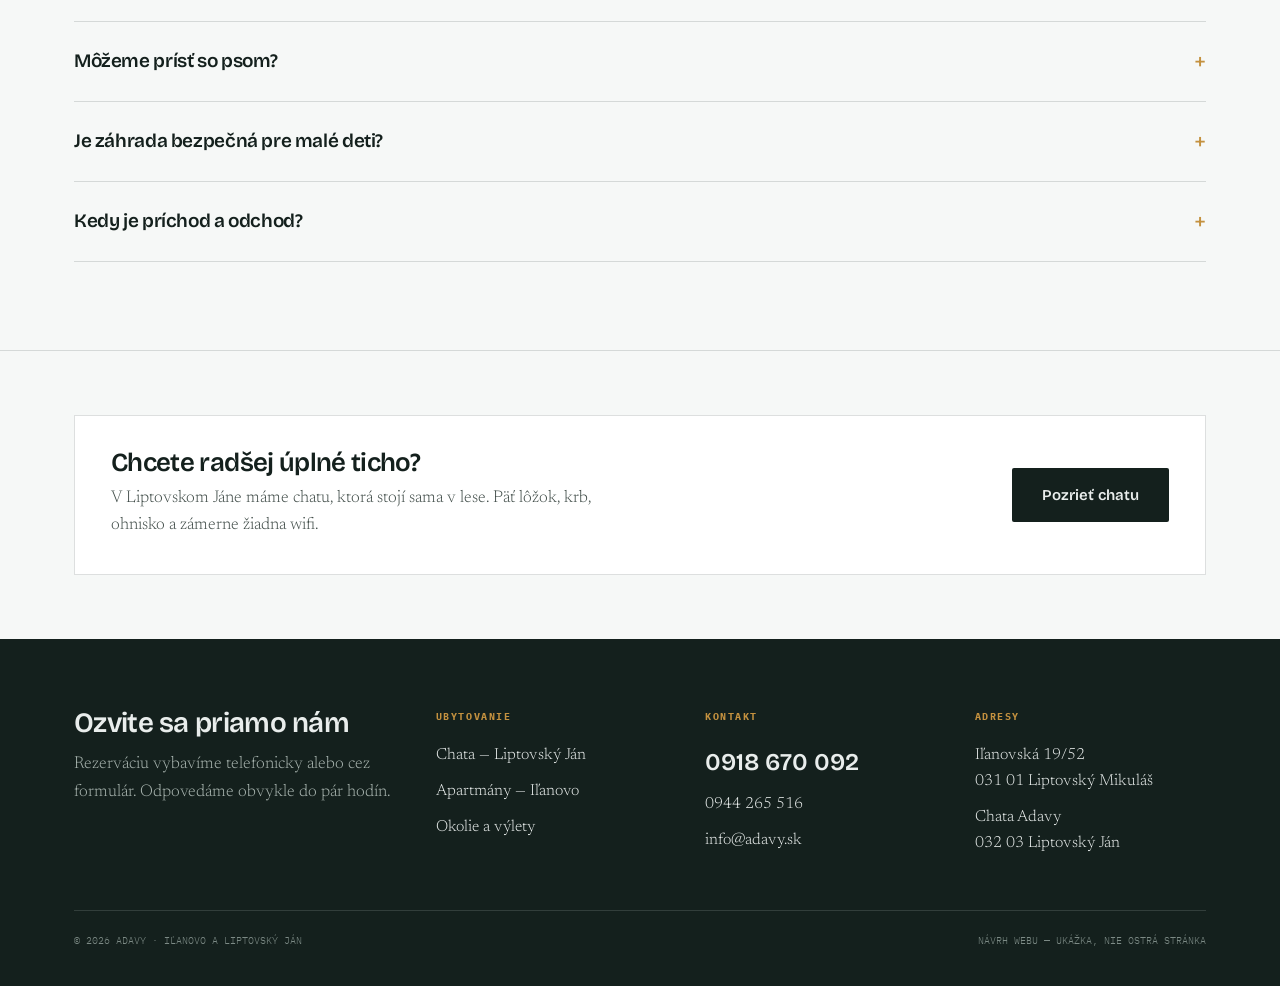
==== commit 87de6bca: "Add files via upload" ====
--- a/apartmany-ilanovo/index.html
+++ b/apartmany-ilanovo/index.html
@@ -44,7 +44,8 @@
 
 <div class="draftbar">
   <b>Návrh webu</b> — pripravil Adam Vitáliš, Chalupy na Majeri &nbsp;·&nbsp;
-  [tvoj telefón] &nbsp;·&nbsp; [tvoj e-mail]<br>
+  <a href="tel:+421917508549">0917 508 549</a> &nbsp;·&nbsp;
+  <a href="mailto:adam.vitalis2016@gmail.com">adam.vitalis2016@gmail.com</a><br>
   Fotografie sú zámerne prázdne — doplnia sa vaše. Ceny a texty sú ukážkové.
 </div>
 
@@ -52,7 +53,7 @@
   <div class="nav-in">
     <a href="../" class="brand"><span class="logo">ADAVY<span>.</span></span>
       <span class="alt-badge">653 m n. m. · Iľanovo</span></a>
-    <div class="nav-links">
+    <div class="nav-links" id="navLinks">
       <a href="../">Úvod</a>
       <a href="../chata-liptovsky-jan/">Chata</a>
       <a href="../apartmany-ilanovo/" aria-current="page">Apartmány</a>
@@ -60,6 +61,7 @@
       <a href="../kontakt/">Kontakt</a>
       <a href="tel:+421944265516" class="nav-tel">0944 265 516</a>
     </div>
+      <button class="nav-toggle" id="navToggle" aria-label="Otvoriť menu" aria-expanded="false" aria-controls="navLinks"><span></span><span></span><span></span></button>
   </div>
 </nav>
 
@@ -243,5 +245,6 @@
 </div>
 
 <script src="../rezervacia.js"></script>
+<script src="../menu.js"></script>
 </body>
 </html>
--- a/style.css
+++ b/style.css
@@ -50,7 +50,30 @@
   letter-spacing:-.01em!important;text-transform:none!important;
   border:1px solid var(--noc)!important;padding:8px 16px!important;border-radius:2px}
 .nav-tel:hover{background:var(--noc);color:var(--sneh)!important}
-@media(max-width:980px){.nav-links a:not(.nav-tel){display:none}.alt-badge{display:none}}
+/* --- hamburger --- */
+.nav-toggle{display:none;background:transparent;border:1px solid var(--linka);
+  width:42px;height:38px;border-radius:2px;cursor:pointer;padding:0;
+  flex-direction:column;align-items:center;justify-content:center;gap:4px}
+.nav-toggle span{display:block;width:18px;height:1.5px;background:var(--noc);
+  transition:transform .22s ease,opacity .18s ease}
+.nav-toggle.is-open span:nth-child(1){transform:translateY(5.5px) rotate(45deg)}
+.nav-toggle.is-open span:nth-child(2){opacity:0}
+.nav-toggle.is-open span:nth-child(3){transform:translateY(-5.5px) rotate(-45deg)}
+
+@media(max-width:980px){
+  .alt-badge{display:none}
+  .nav-toggle{display:flex}
+  .nav-links{position:absolute;top:100%;left:0;right:0;
+    background:var(--papier);border-bottom:1px solid var(--linka);
+    box-shadow:0 16px 40px rgba(20,32,29,.12);
+    flex-direction:column;align-items:stretch;gap:0;
+    padding:6px 24px 22px;display:none}
+  .nav-links.open{display:flex}
+  .nav-links a:not(.nav-tel){padding:15px 2px;border-bottom:1px solid var(--linka);
+    font-size:12px;letter-spacing:.16em}
+  .nav-links a[aria-current="page"]{border-bottom-color:var(--drevo)}
+  .nav-tel{margin-top:18px;text-align:center;font-size:17px!important;padding:13px!important}
+}
 
 /* ---------- Tlačidlá ---------- */
 .btn{display:inline-block;font-family:var(--disp);font-weight:600;font-size:15px;padding:15px 30px;
